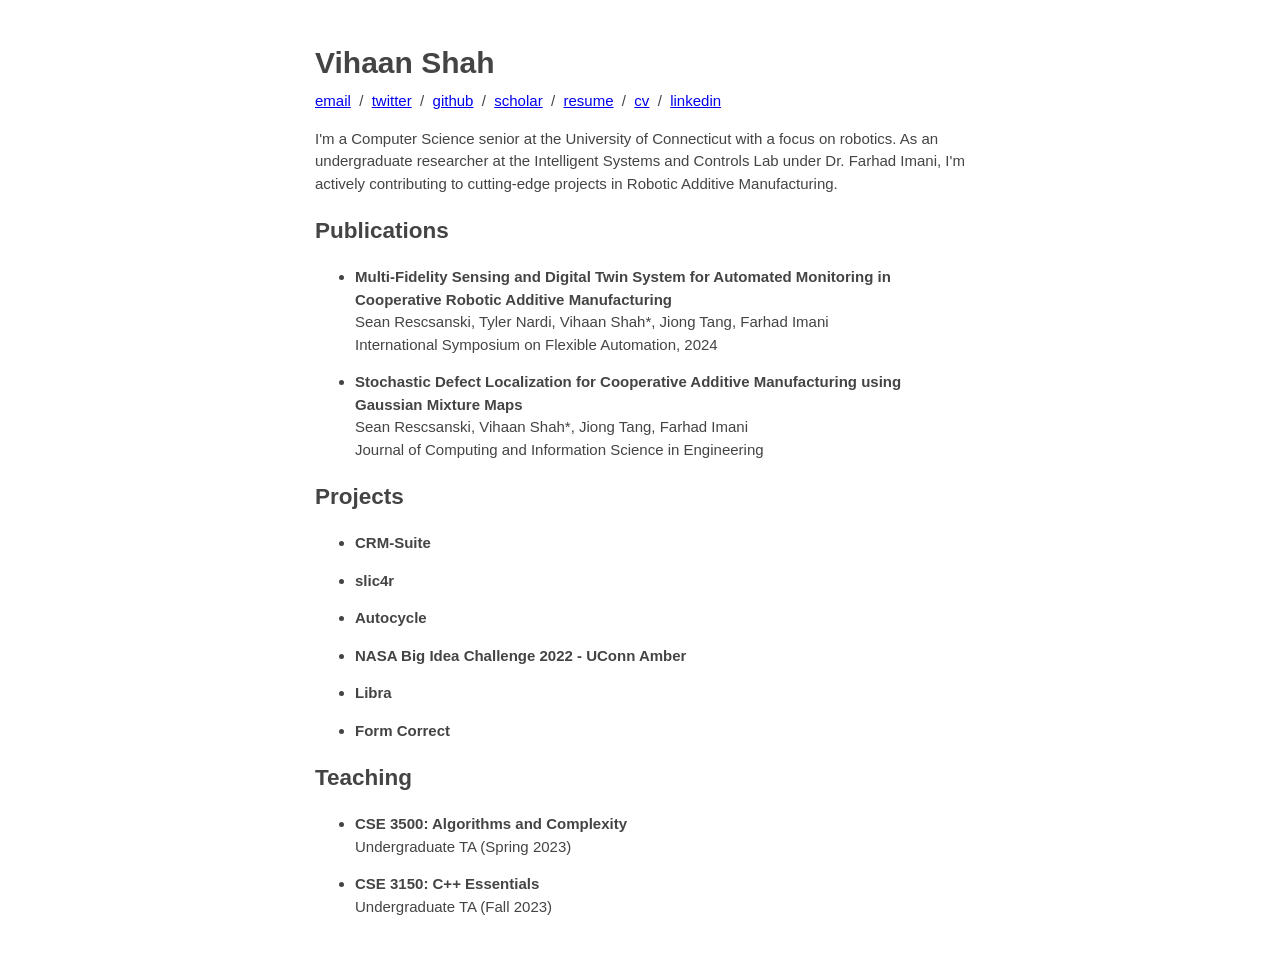
==== index.html @ f2d5ae9c "Remove workflows and refactor" ====
<!DOCTYPE html>
<html lang="en">
<head>
    <meta charset="UTF-8">
    <meta name="viewport" content="width=device-width, initial-scale=1">
    <title>Vihaan Shah's Website</title>
    <link rel="stylesheet" href="styles/main.css">
</head>
<body>
    <h1>Vihaan Shah</h1>

    <p class="links">
        <a href="mailto:vihaan.shah@uconn.edu">email</a> &nbsp;/&nbsp;
        <a href="https://twitter.com/ShahhhVihaan">twitter</a> &nbsp;/&nbsp;
        <a href="https://github.com/ShahhhVihaan">github</a> &nbsp;/&nbsp;
        <a href="https://scholar.google.com/citations?user=-zrMK7MAAAAJ&hl=en&authuser=2">scholar</a> &nbsp;/&nbsp;
        <a href="https://github.com/ShahhhVihaan">resume</a> &nbsp;/&nbsp;
        <a href="https://github.com/ShahhhVihaan">cv</a> &nbsp;/&nbsp;
        <a href="https://www.linkedin.com/in/shahvihaan/">linkedin</a>
    </p>

    <p>I'm a Computer Science senior at the University of Connecticut with a focus on robotics.
    As an undergraduate researcher at the Intelligent Systems and Controls Lab under Dr. Farhad Imani, I'm actively contributing to cutting-edge projects in Robotic Additive Manufacturing.</p>

    <h2>Publications</h2>
    <ul>
        <li>
            <div class="title">Multi-Fidelity Sensing and Digital Twin System for Automated Monitoring in Cooperative Robotic Additive Manufacturing</div>
            <div>Sean Rescsanski, Tyler Nardi, Vihaan Shah*, Jiong Tang, Farhad Imani</div>
            <div>International Symposium on Flexible Automation, 2024</div>
        </li>
        <li>
            <div class="title">Stochastic Defect Localization for Cooperative Additive Manufacturing using Gaussian Mixture Maps</div>
            <div>Sean Rescsanski, Vihaan Shah*, Jiong Tang, Farhad Imani</div>
            <div>Journal of Computing and Information Science in Engineering</div>
        </li>
    </ul>

    <h2>Projects</h2>
    <ul>
        <li><div class="title">CRM-Suite</div></li>
        <li><div class="title">slic4r</div></li>
        <li><div class="title">Autocycle</div></li>
        <li><div class="title">NASA Big Idea Challenge 2022 - UConn Amber</div></li>
        <li><div class="title">Libra</div></li>
        <li><div class="title">Form Correct</div></li>
    </ul>

    <h2>Teaching</h2>
    <ul>
        <li>
            <div class="title">CSE 3500: Algorithms and Complexity</div>
            <div>Undergraduate TA (Spring 2023)</div>
        </li>
        <li>
            <div class="title">CSE 3150: C++ Essentials</div>
            <div>Undergraduate TA (Fall 2023)</div>
        </li>
    </ul>

    <script src="scripts/main.js"></script>
</body>
</html>
---- styles/main.css ----
body {
    margin: 40px auto;
    max-width: 650px;
    font: .8em/1.5 Helvetica, Arial, sans-serif;
    color: #444;
    font-size: 15px;
    padding: 0 10px;
}

h1, h2, h3 {
    line-height: 1.5;
}

.title {
    font-weight: bold;
}

li {
    margin: 1em auto;
    line-height: 1.5;
}

.links {
    margin-top: -1em;
}
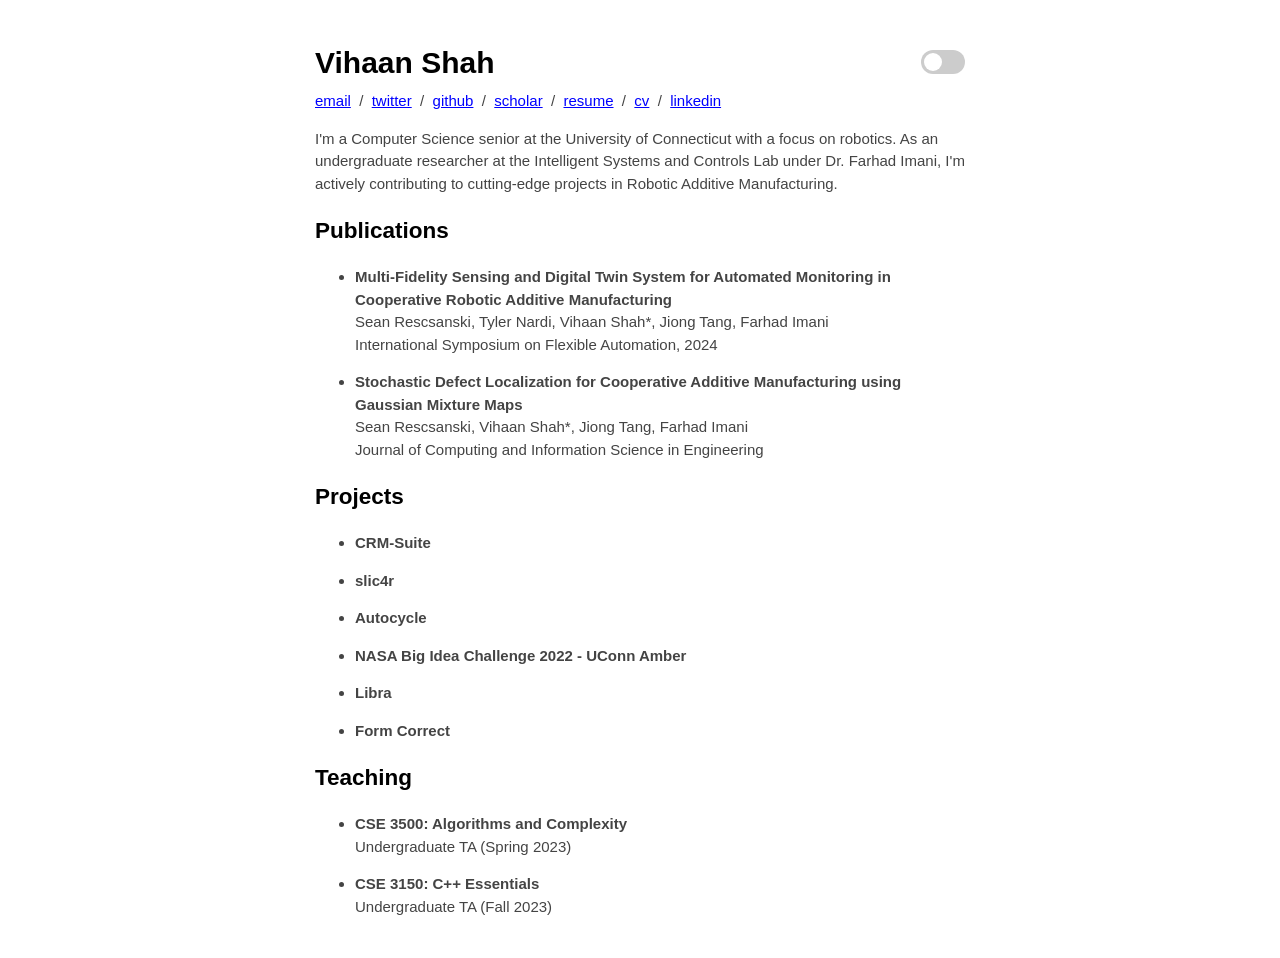
==== commit 00e4acd3: "Add dark mode toggle" ====
--- a/index.html
+++ b/index.html
@@ -8,6 +8,13 @@
 </head>
 <body>
     <h1>Vihaan Shah</h1>
+
+    <div class="theme-switch-wrapper">
+        <label class="theme-switch" for="checkbox">
+            <input type="checkbox" id="checkbox" />
+            <div class="slider round"></div>
+        </label>
+    </div>
 
     <p class="links">
         <a href="mailto:vihaan.shah@uconn.edu">email</a> &nbsp;/&nbsp;
--- a/styles/main.css
+++ b/styles/main.css
@@ -1,14 +1,34 @@
+:root {
+    --primary-color: #444;
+    --secondary-color: #666;
+    --bg-color: #fff;
+    --heading-color: #000;
+    --link-color: #0000FF;
+}
+
+[data-theme="dark"] {
+    --primary-color: #e1e1ff;
+    --secondary-color: #a9a9a9;
+    --bg-color: #333;
+    --heading-color: #f0f0f0;
+    --link-color: #9A97F3;
+}
+
 body {
     margin: 40px auto;
     max-width: 650px;
     font: .8em/1.5 Helvetica, Arial, sans-serif;
-    color: #444;
+    color: var(--primary-color);
     font-size: 15px;
     padding: 0 10px;
+    background-color: var(--bg-color);
+    transition: color 0.3s ease, background-color 0.3s ease;
+    position: relative;
 }
 
 h1, h2, h3 {
     line-height: 1.5;
+    color: var(--heading-color);
 }
 
 .title {
@@ -22,4 +42,72 @@
 
 .links {
     margin-top: -1em;
+}
+
+a {
+    color: var(--link-color);
+}
+
+.theme-switch-wrapper {
+    position: absolute;
+    top: 10px;
+    right: 10px;
+    z-index: 1000;
+}
+
+.theme-switch {
+    display: inline-block;
+    height: 24px;
+    position: relative;
+    width: 44px;
+}
+
+.theme-switch input {
+    display: none;
+}
+
+.slider {
+    background-color: #ccc;
+    bottom: 0;
+    cursor: pointer;
+    left: 0;
+    position: absolute;
+    right: 0;
+    top: 0;
+    transition: .4s;
+}
+
+.slider:before {
+    background-color: #fff;
+    bottom: 3px;
+    content: "";
+    height: 18px;
+    left: 3px;
+    position: absolute;
+    transition: .4s;
+    width: 18px;
+}
+
+input:checked + .slider {
+    background-color: var(--link-color);
+}
+
+input:checked + .slider:before {
+    transform: translateX(20px);
+}
+
+.slider.round {
+    border-radius: 34px;
+}
+
+.slider.round:before {
+    border-radius: 50%;
+}
+
+.theme-switch-wrapper em {
+    display: none;
+}
+
+.content-wrapper {
+    padding-top: 40px;
 }
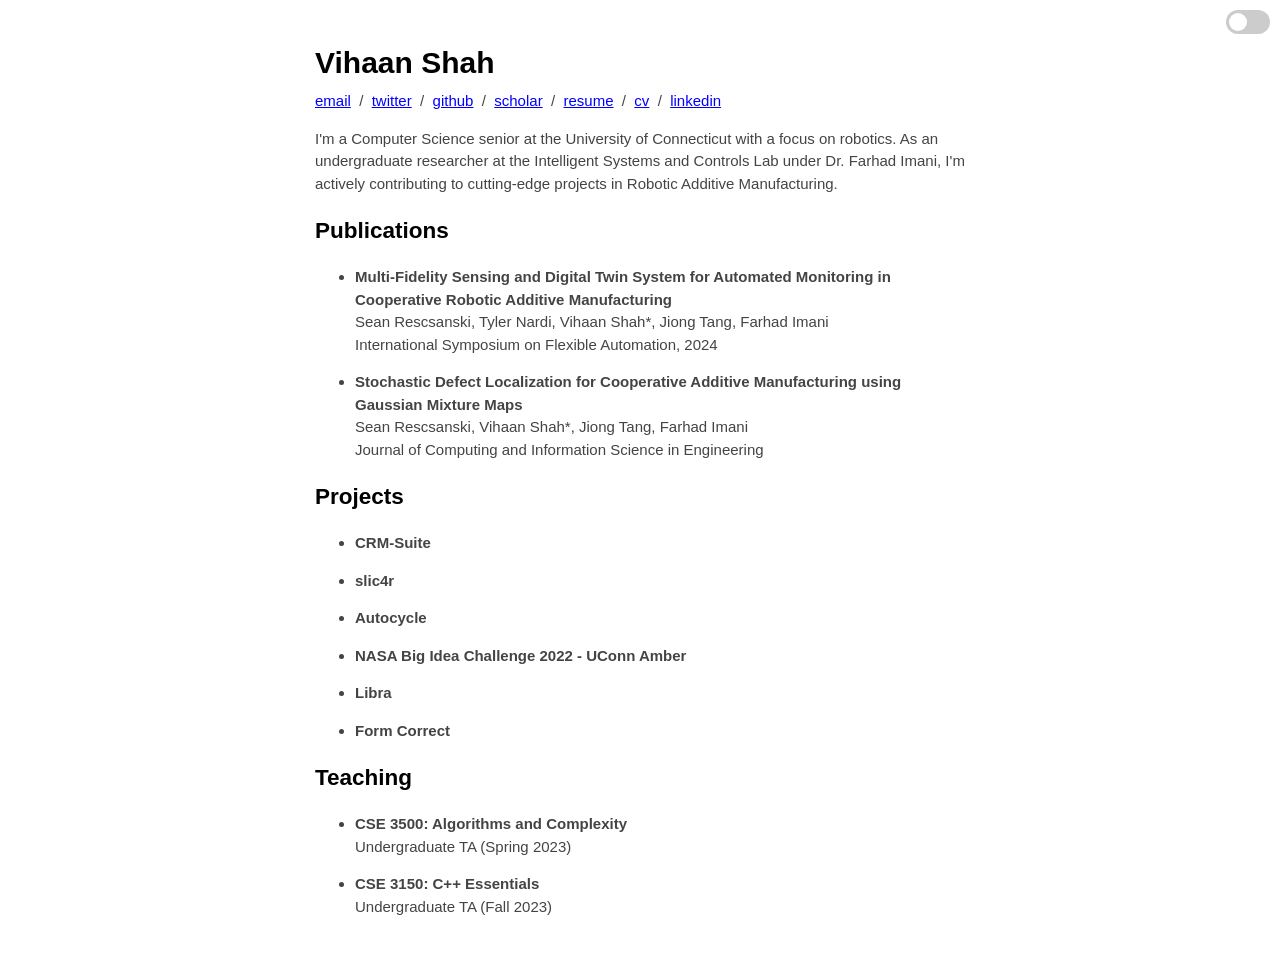
==== commit f1541ce9: "Correct paths" ====
--- a/index.html
+++ b/index.html
@@ -3,8 +3,9 @@
 <head>
     <meta charset="UTF-8">
     <meta name="viewport" content="width=device-width, initial-scale=1">
+    <meta http-equiv="Content-Security-Policy" content="default-src 'self'; script-src 'self' 'unsafe-inline';">
     <title>Vihaan Shah's Website</title>
-    <link rel="stylesheet" href="styles/main.css">
+    <link rel="stylesheet" href="/styles/main.css">
 </head>
 <body>
     <h1>Vihaan Shah</h1>
@@ -65,6 +66,6 @@
         </li>
     </ul>
 
-    <script src="scripts/main.js"></script>
+    <script src="/scripts/main.js"></script>
 </body>
 </html>
--- a/styles/main.css
+++ b/styles/main.css
@@ -15,15 +15,15 @@
 }
 
 body {
+    max-width: 650px;
     margin: 40px auto;
-    max-width: 650px;
-    font: .8em/1.5 Helvetica, Arial, sans-serif;
+    padding: 0 10px;
+    font-family: Helvetica, Arial, sans-serif;
+    font-size: 15px;
+    line-height: 1.5;
     color: var(--primary-color);
-    font-size: 15px;
-    padding: 0 10px;
     background-color: var(--bg-color);
     transition: color 0.3s ease, background-color 0.3s ease;
-    position: relative;
 }
 
 h1, h2, h3 {
@@ -48,6 +48,7 @@
     color: var(--link-color);
 }
 
+/* Dark mode toggle styles */
 .theme-switch-wrapper {
     position: absolute;
     top: 10px;
@@ -63,29 +64,33 @@
 }
 
 .theme-switch input {
-    display: none;
+    opacity: 0;
+    width: 0;
+    height: 0;
 }
 
 .slider {
+    position: absolute;
+    cursor: pointer;
+    top: 0;
+    left: 0;
+    right: 0;
+    bottom: 0;
     background-color: #ccc;
-    bottom: 0;
-    cursor: pointer;
-    left: 0;
-    position: absolute;
-    right: 0;
-    top: 0;
     transition: .4s;
+    border-radius: 34px;
 }
 
 .slider:before {
-    background-color: #fff;
-    bottom: 3px;
+    position: absolute;
     content: "";
     height: 18px;
+    width: 18px;
     left: 3px;
-    position: absolute;
+    bottom: 3px;
+    background-color: white;
     transition: .4s;
-    width: 18px;
+    border-radius: 50%;
 }
 
 input:checked + .slider {
@@ -94,20 +99,4 @@
 
 input:checked + .slider:before {
     transform: translateX(20px);
-}
-
-.slider.round {
-    border-radius: 34px;
-}
-
-.slider.round:before {
-    border-radius: 50%;
-}
-
-.theme-switch-wrapper em {
-    display: none;
-}
-
-.content-wrapper {
-    padding-top: 40px;
 }
